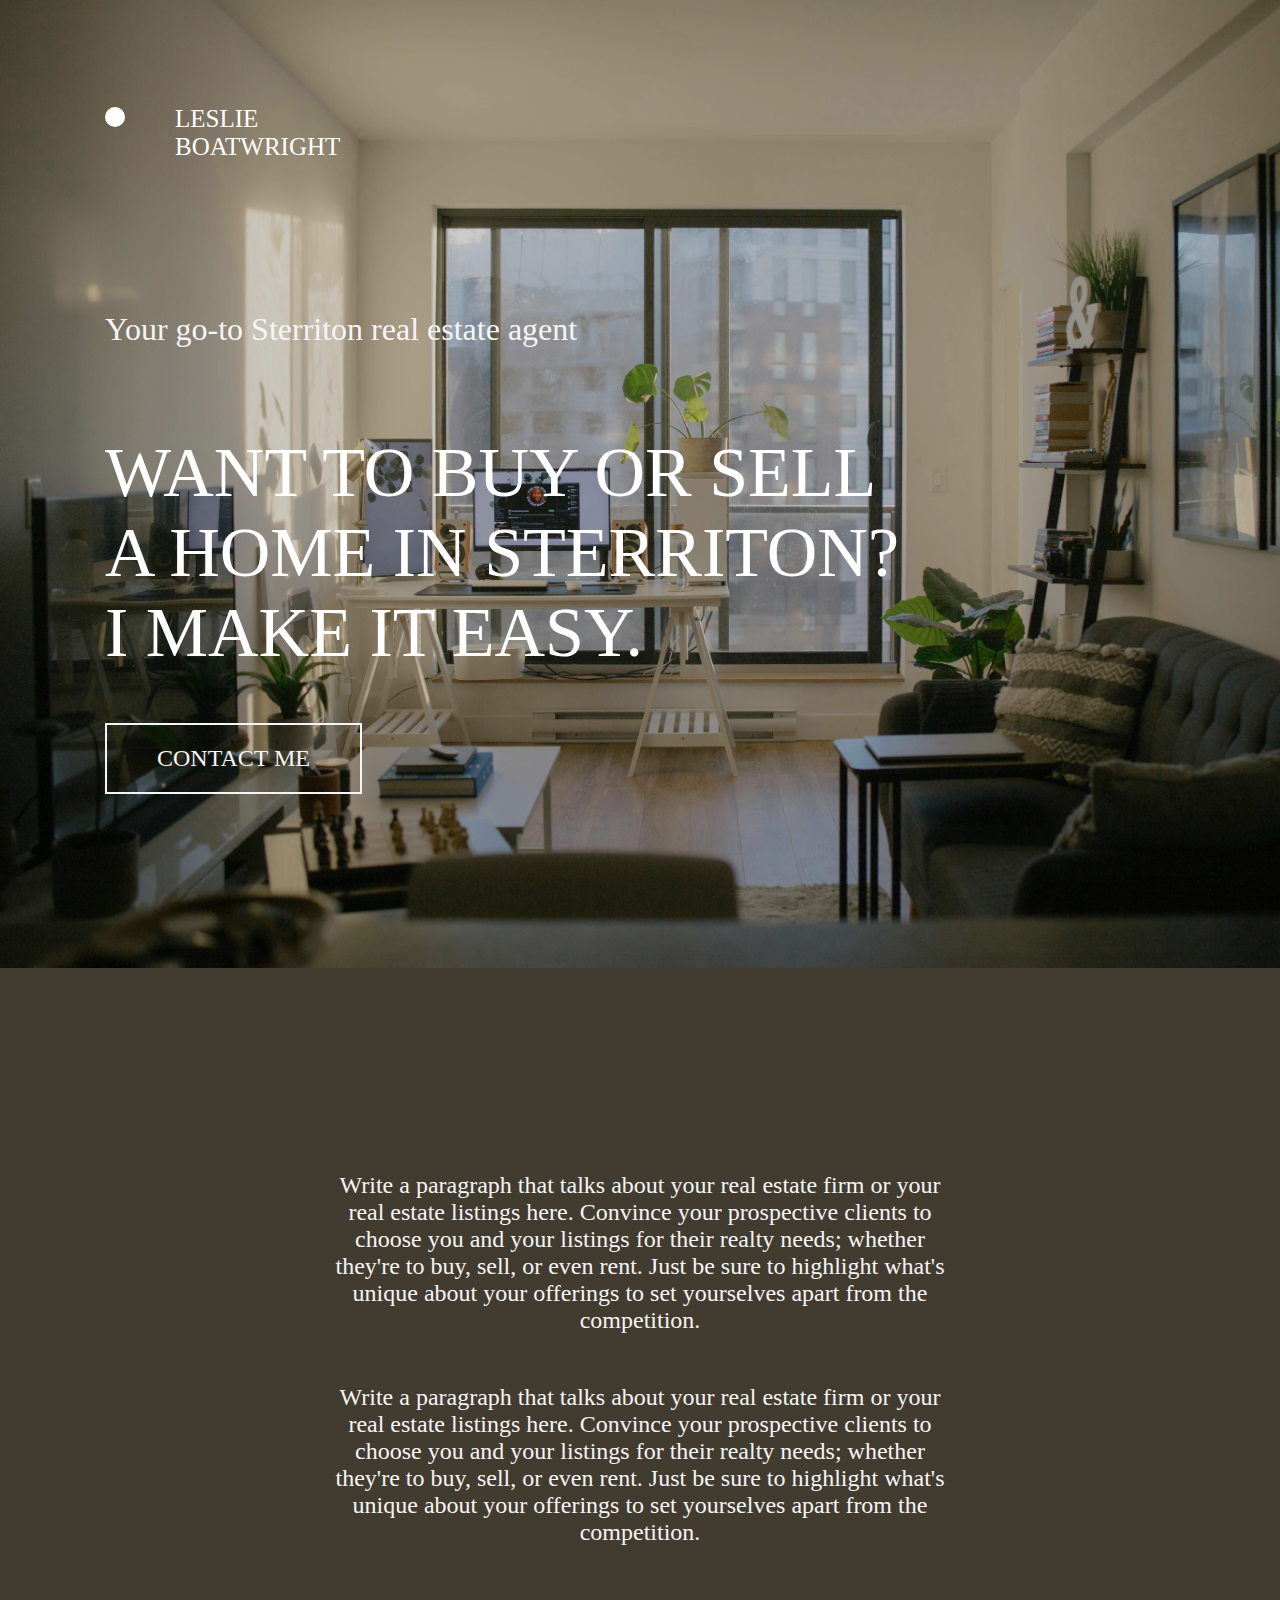
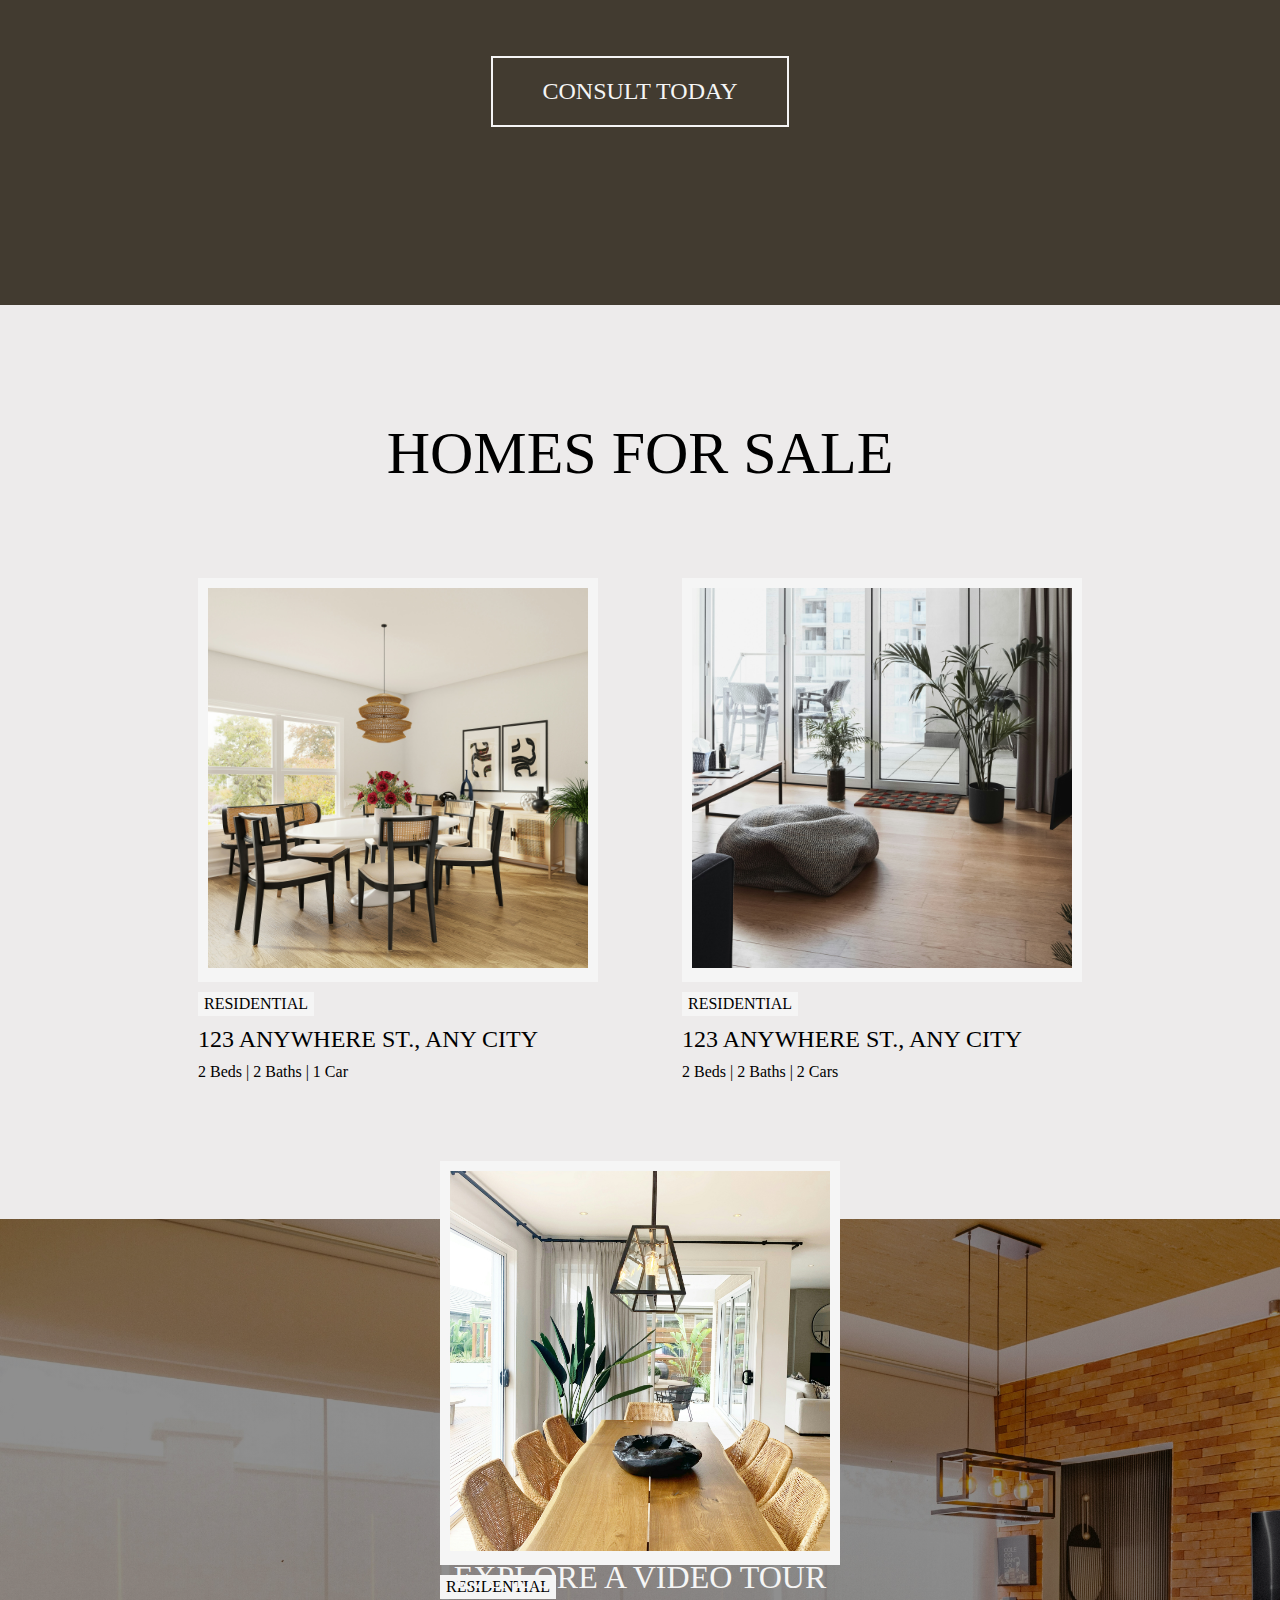
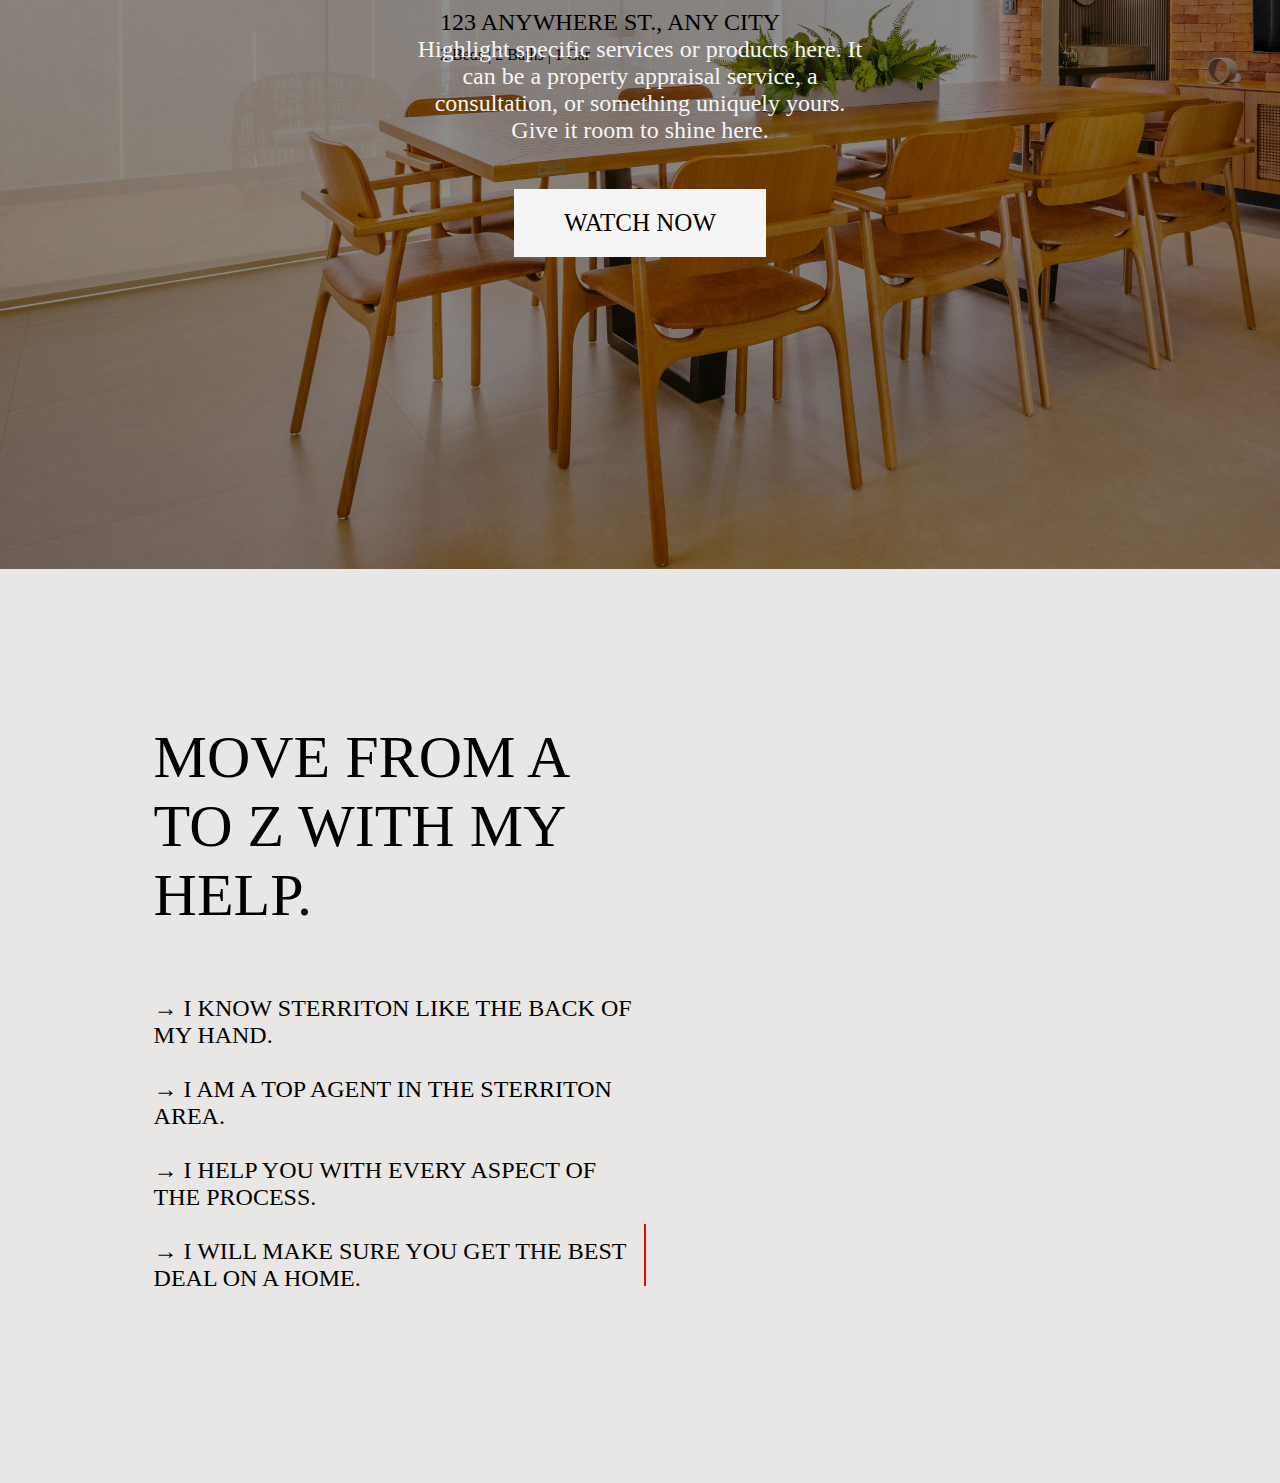
==== 2-dars.07.02.2024/index.html @ d63c70a5 "not ready task2 and some answers added" ====
<!DOCTYPE html>
<html lang="en">

<head>
    <meta charset="UTF-8">
    <meta name="viewport" content="width=device-width, initial-scale=1.0">
    <title>Document</title>
    <link rel="stylesheet" href="style.css">
    <link rel="stylesheet" href="https://use.fontawesome.com/releases/v5.7.0/css/all.css"
        integrity="sha384-lZN37f5QGtY3VHgisS14W3ExzMWZxybE1SJSEsQp9S+oqd12jhcu+A56Ebc1zFSJ" crossorigin="anonymous">
</head>

<body>
    <div class="section1">
        <div class="container1">
            <div class="brend">
                <div class="logo">
                    <i class="fa fa-home" aria-hidden="true"></i>
                </div>
                <div class="brendName">
                    LESLIE <br>
                    BOATWRIGHT
                </div>
            </div>
            <div class="meaning">
                Your go-to Sterriton real estate agent
            </div>
            <div class="direction">
                want to buy or sell <br>
                a home in sterriton? <br>
                i make it easy.
            </div>
            <a href="#" class="contact">
                contact me
            </a>
        </div>
    </div>

    <div class="section2">
        <div class="container2">
            <p>
                Write a paragraph that talks about your real estate firm or your real estate listings here. Convince
                your prospective clients to choose you and your listings for their realty needs; whether they're to buy,
                sell, or even rent. Just be sure to highlight what's unique about your offerings to set yourselves apart
                from the competition.
            </p><br>
            <p>
                Write a paragraph that talks about your real estate firm or your real estate listings here. Convince
                your prospective clients to choose you and your listings for their realty needs; whether they're to buy,
                sell, or even rent. Just be sure to highlight what's unique about your offerings to set yourselves apart
                from the competition.
            </p>
            <a href="#" class="consult">
                consult today
            </a>
        </div>
    </div>

    <div class="section3">
        <div class="container3">
            <div class="forSale">
                homes for sale
            </div>
            <div class="card">
                <div class="cardPhoto">
                    <img src="./assits/2.jpg" alt="Home 1">
                </div>
                <div class="information">
                    <div class="type">
                        residential
                    </div>
                    <div class="address">
                        123 anywhere st., any city
                    </div>
                    <div class="opportunity">
                        2 beds | 2 baths | 1 car
                    </div>
                </div>
            </div>
            <div class="card">
                <div class="cardPhoto">
                    <img src="./assits/3.jpg" alt="Home 2">
                </div>
                <div class="information">
                    <div class="type">
                        residential
                    </div>
                    <div class="address">
                        123 anywhere st., any city
                    </div>
                    <div class="opportunity">
                        2 beds | 2 baths | 2 cars
                    </div>
                </div>
            </div>
            <div class="card">
                <div class="cardPhoto">
                    <img src="./assits/4.jpg" alt="Home 3">
                </div>
                <div class="information">
                    <div class="type">
                        residential
                    </div>
                    <div class="address">
                        123 anywhere st., any city
                    </div>
                    <div class="opportunity">
                        2 beds | 2 baths | 1 car
                    </div>
                </div>
            </div>
        </div>
    </div>

    <div class="section4">
        <div class="container4">
            <div class="title">
                EXPLORE A VIDEO TOUR
            </div>
            <div class="describe">
                Highlight specific services or products here. It can be a property appraisal service, a consultation, or
                something uniquely yours. Give it room to shine here.
            </div>
            <a href="#" class="watch">
                watch now
            </a>
        </div>
    </div>

    <div class="section5">
        <div class="container5">
            <div class="booktext">
                <div class="move">
                    Move from A to Z with my help.
                </div>
                <ul class="offers" style="list-style-type: none;">
                    <li>&#8594; I KNOW STERRITON LIKE THE BACK OF MY HAND.</li>
                    <br>
                    <li>&#8594; I AM A TOP AGENT IN THE STERRITON AREA.</li>
                    <br>
                    <li>&#8594; I HELP YOU WITH EVERY ASPECT OF THE PROCESS.</li>
                    <br>
                    <li>&#8594; I WILL MAKE SURE YOU GET THE BEST DEAL ON A HOME.</li>
                  </ul>  
            </div>
            <div class="bookImg">
                
            </div>
            <!-- <img class="bookImg" src="./assits/6.jpg" alt="book"> -->
        </div>
    </div>
</body>

</html>
---- 2-dars.07.02.2024/style.css ----
* {
    margin: 0;
    padding: 0;
}

/* Section 1 */

.section1 {
    background-image: linear-gradient(rgba(0, 0, 0, 0.193), rgba(0, 0, 0, 0.193)), url("./assits/1.jpg");
    background-repeat: no-repeat;
    background-size: cover;
    height: 758px;
    padding: 105px;
}

.section1 .container1 {
    color: white;
    height: 100%;
}

.section1 .container1 .brend {
    font-size: 25px;
    position: relative;
}

.section1 .container1 .brend .logo {
    border-radius: 50%;
    background-color: white;
    font-size: 30px;
    color: rgba(0, 0, 0, 0.908);
    padding: 10px;
    display: inline-block;
    position: absolute;
    top: 2px;
}

.section1 .container1 .brend .brendName {
    display: inline-block;
    margin-left: 70px;
}

.section1 .container1 .meaning {
    font-size: xx-large;
    margin-top: 150px;
    color: whitesmoke;
}

.section1 .container1 .direction {
    text-transform: uppercase;
    font-size: 70px;
    margin-top: 85px;
}

.section1 .container1 .contact {
    text-transform: uppercase;
    border: solid 2px whitesmoke;
    width: fit-content;
    padding-top: 20px;
    padding-bottom: 20px;
    padding-left: 50px;
    padding-right: 50px;
    font-size: x-large;
    margin-top: 50px;
    display: block;
    color: whitesmoke;
    text-decoration: none;
}

.section1 .container1 .contact:hover {
    background-color: rgba(100, 122, 140, 0.439);
}


/* Section 2 */

.section2 {
    background-color: rgb(66, 59, 48);
    height: 758px;
    color: whitesmoke;
    padding-top: 14%;
}

.section2 .container2 {
    text-align: center;
    width: 100%;
}

.section2 .container2 p {
    width: 48%;
    display: inline-block;
    font-size: x-large;
    margin: 25px;
}

.section2 .container2 .consult {
    text-transform: uppercase;
    border: solid 2px whitesmoke;
    width: fit-content;
    padding-top: 20px;
    padding-bottom: 20px;
    padding-left: 50px;
    padding-right: 50px;
    font-size: x-large;
    display: block;
    color: whitesmoke;
    text-decoration: none;
    margin: auto;
    margin-top: 85px;
}

.section2 .container2 .consult:hover {
    background-color: rgba(159, 136, 108, 0.439);
}


/* Section 3 */

.section3 {
    background-color: rgb(237, 235, 235);
    height: 850px;
    padding-top: 5%;
}

.section3 .container3 {
    text-align: center;
    width: 100%;
}

.section3 .container3 .forSale {
    font-size: 60px;
    text-transform: uppercase;
    margin: 50px;
}

.section3 .container3 .card {
    width: 400px;
    display: inline-block;
    margin: 40px;
}

.section3 .container3 .card .cardPhoto {
    background-color: whitesmoke;
    padding: 10px;
}

.section3 .container3 .card .cardPhoto img {
    width: 100%;
}

.section3 .container3 .information {
    text-align: left;
}

.section3 .container3 .information .type {
    text-transform: uppercase;
    background-color: whitesmoke;
    padding: 3px 6px;
    width: fit-content;
    margin: 10px 0;
}

.section3 .container3 .information .address {
    text-transform: uppercase;
    margin: 10px 0;
    font-size: x-large;
}

.section3 .container3 .information .opportunity {
    text-transform: capitalize;
}


/* Section 4 */

.section4 {
    background-image: linear-gradient(rgba(0, 0, 0, 0.44), rgba(0, 0, 0, 0.44)), url("./assits/5.jpg");
    background-repeat: no-repeat;
    background-size: cover;
    height: 650px;
    color: whitesmoke;
    padding-top: 300px;
}

.section4 .container4 {
    width: 100%;
    text-align: center;
}

.section4 .container4 .title {
    text-transform: uppercase;
    font-size: xx-large;
    margin: 40px 0;
}

.section4 .container4 .describe {
    font-size: x-large;
    width: 35%;
    margin: auto;
}

.section4 .container4 .watch {
    text-transform: uppercase;
    background-color: whitesmoke;
    width: fit-content;
    padding: 20px 50px 20px 50px;
    font-size: 25px;
    display: block;
    color: black;
    text-decoration: none;
    margin: auto;
    margin-top: 45px;
}

.section4 .container4 .watch:hover {
    background-color: rgba(153, 153, 153, 0.439);
    border: solid 2px whitesmoke;
    color: whitesmoke;
}


/* Section 5 */

.section5 {
    background-color: rgb(233, 230, 230);
    height: 850px;
    padding-top: 5%;
}

.section5 .container5 {
    width: 100%;
    text-transform: uppercase;
    padding: 7% 12%;

}

.section5 .container5 .booktext {
    width: 38%;
    display: inline-block;
    height: 100%;
}

.section5 .container5 .booktext .move{
   font-size: 60px;
   margin-bottom: 65px;
}

.section5 .container5 .booktext .offers{
    font-size: x-large;
 }

 .section5 .container5 .bookImg{
    background-image: url("./assits/6.jpg");
    background-repeat: no-repeat;
    background-size: cover;
    height: 60px;   
    display: inline-block;
    /* margin-left: 50px; */
    border: 1px red solid;
}
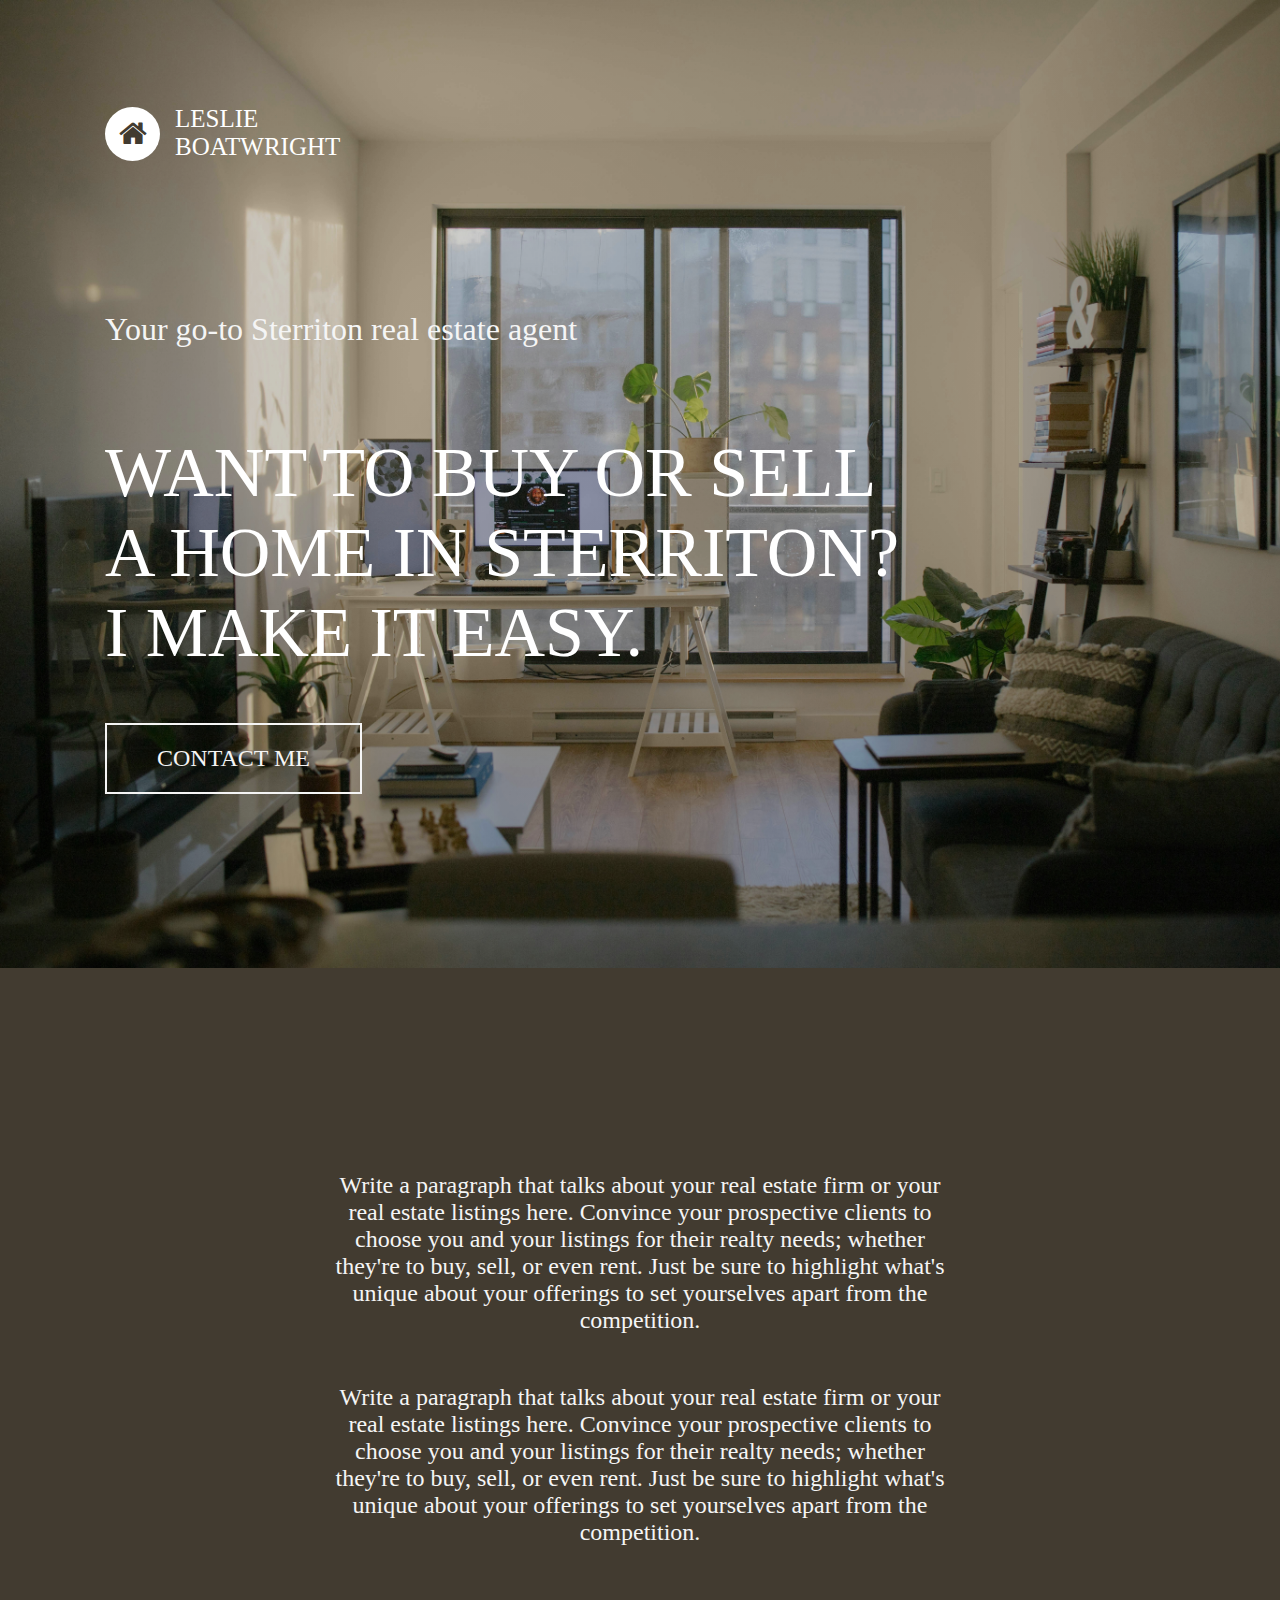
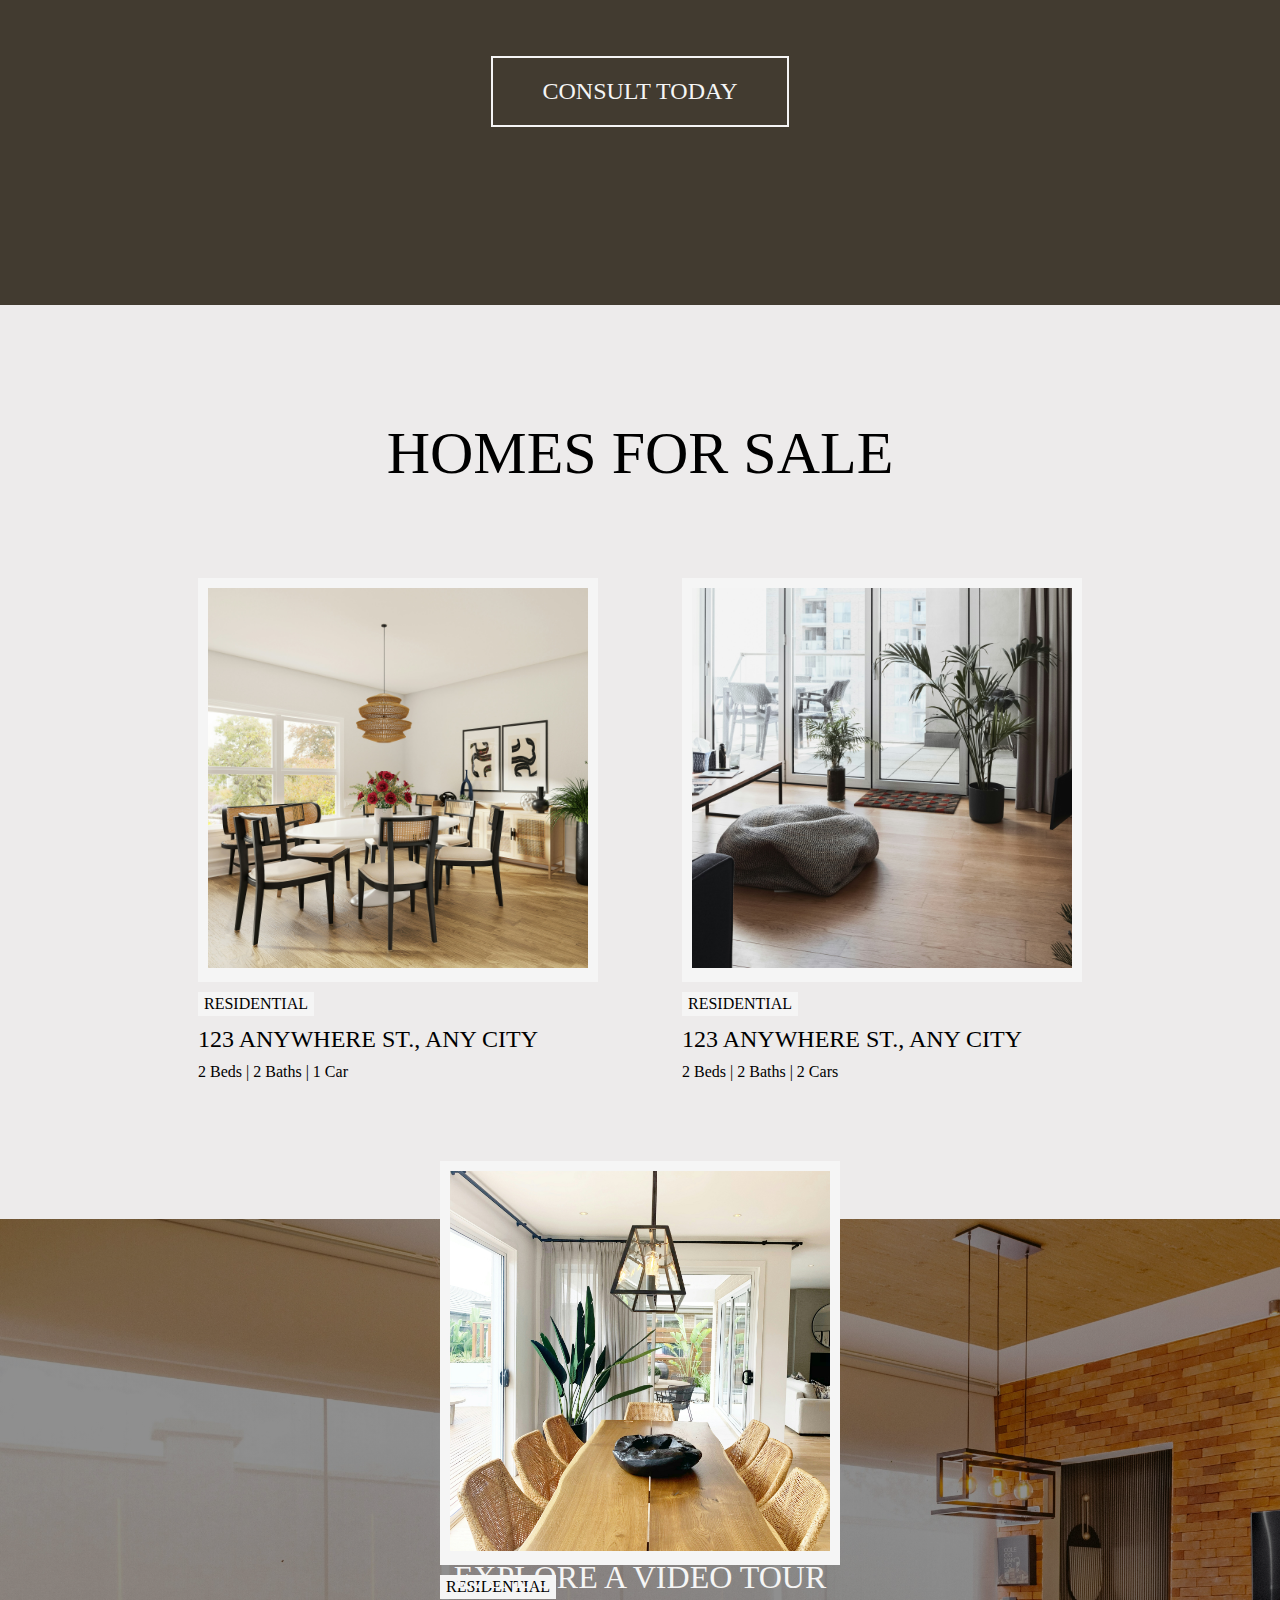
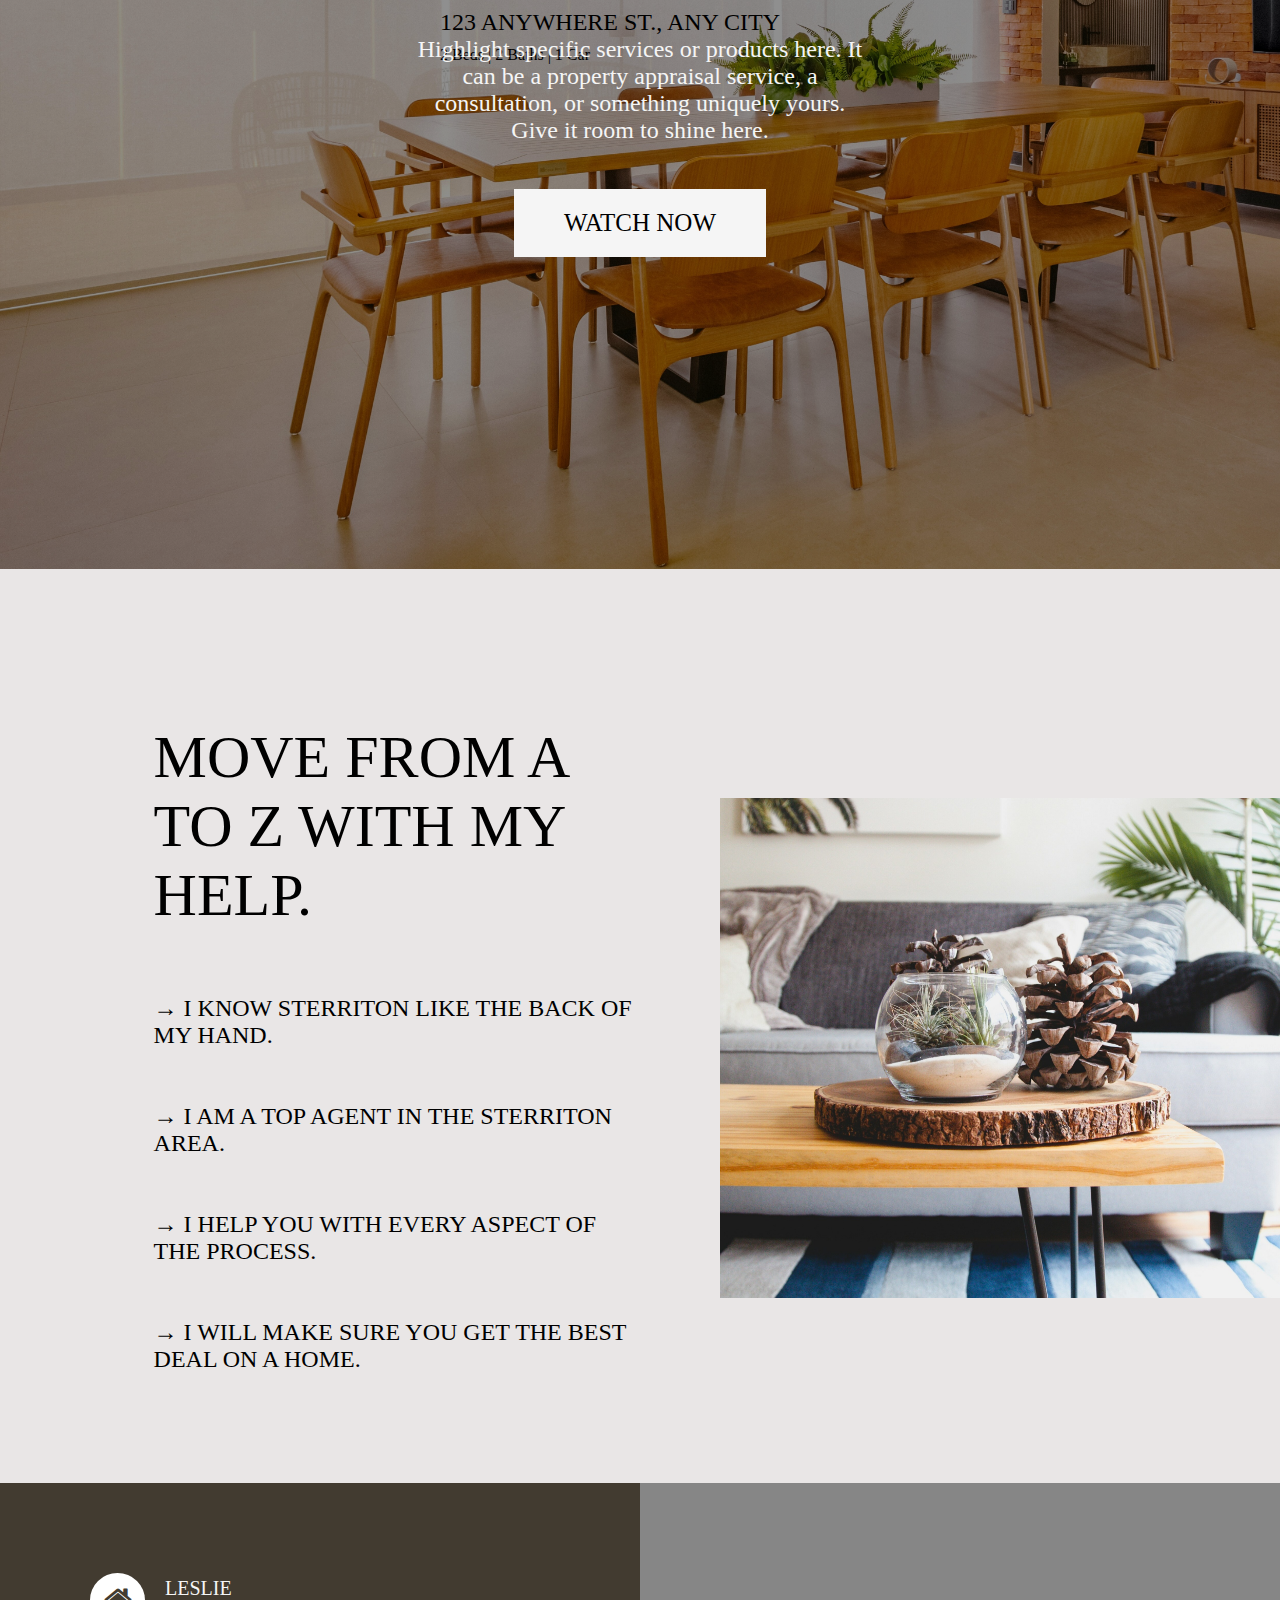
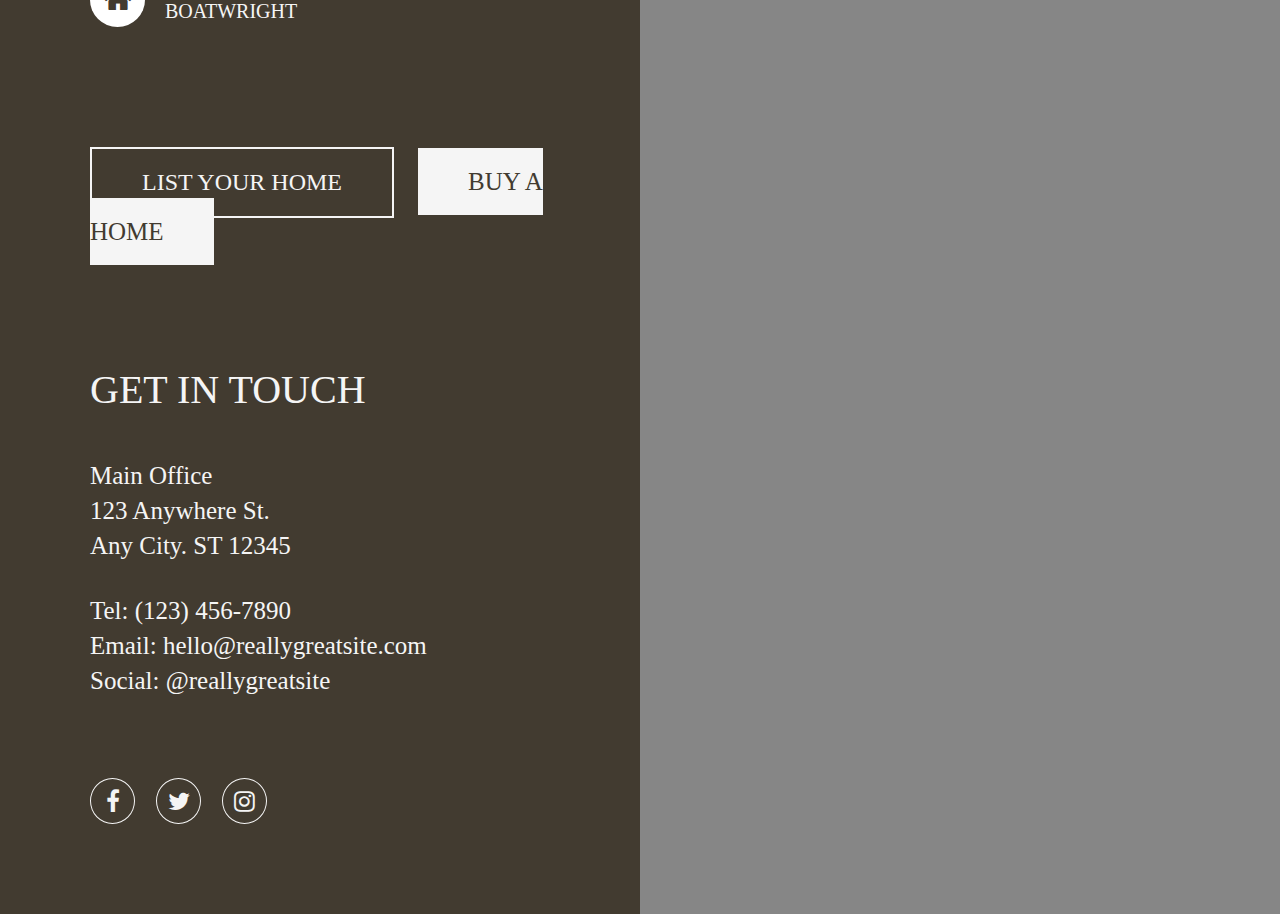
==== commit c2a60186: "ready task2 added" ====
--- a/2-dars.07.02.2024/index.html
+++ b/2-dars.07.02.2024/index.html
@@ -8,6 +8,7 @@
     <link rel="stylesheet" href="style.css">
     <link rel="stylesheet" href="https://use.fontawesome.com/releases/v5.7.0/css/all.css"
         integrity="sha384-lZN37f5QGtY3VHgisS14W3ExzMWZxybE1SJSEsQp9S+oqd12jhcu+A56Ebc1zFSJ" crossorigin="anonymous">
+        <link rel="stylesheet" href="https://cdnjs.cloudflare.com/ajax/libs/font-awesome/4.7.0/css/font-awesome.min.css">
 </head>
 
 <body>
@@ -135,18 +136,61 @@
                 </div>
                 <ul class="offers" style="list-style-type: none;">
                     <li>&#8594; I KNOW STERRITON LIKE THE BACK OF MY HAND.</li>
-                    <br>
+                    <br><br>
                     <li>&#8594; I AM A TOP AGENT IN THE STERRITON AREA.</li>
-                    <br>
+                    <br><br>
                     <li>&#8594; I HELP YOU WITH EVERY ASPECT OF THE PROCESS.</li>
-                    <br>
+                    <br><br>
                     <li>&#8594; I WILL MAKE SURE YOU GET THE BEST DEAL ON A HOME.</li>
-                  </ul>  
+                </ul>
             </div>
             <div class="bookImg">
-                
+
             </div>
-            <!-- <img class="bookImg" src="./assits/6.jpg" alt="book"> -->
+        </div>
+    </div>
+
+    <div class="section6">
+        <div class="container6">
+            <div class="left">
+                <div class="brend">
+                    <div class="logo">
+                        <i class="fa fa-home" aria-hidden="true"></i>
+                    </div>
+                    <div class="brendName">
+                        LESLIE <br>
+                        BOATWRIGHT
+                    </div>
+                </div>
+                <div class="buttons">
+                    <a href="#" class="listButton">
+                        list your home
+                    </a>
+                    <a href="#" class="buyButton">
+                        buy a home
+                    </a>
+                </div>
+                <div class="touch">
+                    get in touch
+                </div>
+                <p class="address">
+                    Main Office <br>
+                    123 Anywhere St. <br> 
+                    Any City. ST 12345
+                </p>
+                <p class="contacts">
+                    Tel: (123) 456-7890 <br>
+                    Email: hello@reallygreatsite.com <br> 
+                    Social: @reallygreatsite
+                </p>
+                <div class="icons">
+                    <i class="fa fa-facebook icon" aria-hidden="true"></i>
+                    <i class="fa fa-twitter icon" aria-hidden="true"></i>
+                    <i class="fa fa-instagram icon  "  aria-hidden="true"></i>
+                </div>
+            </div>
+            <div class="right">
+            </div>
         </div>
     </div>
 </body>
--- a/2-dars.07.02.2024/style.css
+++ b/2-dars.07.02.2024/style.css
@@ -27,10 +27,12 @@
     border-radius: 50%;
     background-color: white;
     font-size: 30px;
-    color: rgba(0, 0, 0, 0.908);
+    color: rgb(66, 59, 48);
     padding: 10px;
     display: inline-block;
     position: absolute;
+    text-align: center;
+    width: 35px;
     top: 2px;
 }
 
@@ -230,30 +232,170 @@
     width: 100%;
     text-transform: uppercase;
     padding: 7% 12%;
-
+    display: flex;
 }
 
 .section5 .container5 .booktext {
     width: 38%;
     display: inline-block;
     height: 100%;
-}
-
-.section5 .container5 .booktext .move{
-   font-size: 60px;
-   margin-bottom: 65px;
-}
-
-.section5 .container5 .booktext .offers{
-    font-size: x-large;
- }
-
- .section5 .container5 .bookImg{
+    align-self: center;
+}
+
+.section5 .container5 .booktext .move {
+    font-size: 60px;
+    margin-bottom: 65px;
+}
+
+.section5 .container5 .booktext .offers {
+    font-size: x-large;
+}
+
+.section5 .container5 .bookImg {
     background-image: url("./assits/6.jpg");
     background-repeat: no-repeat;
     background-size: cover;
-    height: 60px;   
-    display: inline-block;
-    /* margin-left: 50px; */
-    border: 1px red solid;
+    height: 500px;
+    width: 560px;
+    display: inline-block;
+    margin-left: 80px;
+    align-self: center;
+}
+
+
+
+/* Section 6 */
+
+.section6 {
+    height: 960px;
+    color: whitesmoke;
+}
+
+.section6 .container6 {
+    display: flex;
+    flex-wrap: wrap;
+    height: 100%;
+}
+
+.section6 .container6 .left {
+    box-sizing: border-box;
+    flex: 50%;
+    background-color: rgb(66, 59, 48);
+    padding: 90px;
+}
+
+.section6 .container6 .left .brend {
+    font-size: 20px;
+    display: flex;
+    flex-wrap: wrap;
+}
+
+.section6 .container6 .left .brend .logo {
+    border-radius: 50%;
+    background-color: white;
+    font-size: 30px;
+    color: rgb(66, 59, 48);
+    padding: 10px;
+    width: 35px;
+    display: inline-block;
+    text-align: center;
+}
+
+.section6 .container6 .left .brend .brendName {
+    display: inline-block;
+    margin-left: 20px;
+    align-self: center;
+}
+
+.section6 .container6 .left .buttons {
+    margin: 120px 0;
+}
+
+.section6 .container6 .left .buttons .listButton {
+    text-transform: uppercase;
+    border: solid 2px whitesmoke;
+    width: fit-content;
+    padding-top: 20px;
+    padding-bottom: 20px;
+    padding-left: 50px;
+    padding-right: 50px;
+    font-size: x-large;
+    margin-right: 20px;
+    display: inline-block;
+    color: whitesmoke;
+    text-decoration: none;
+}
+
+.section6 .container6 .left .buttons .listButton:hover {
+    background-color: rgba(159, 136, 108, 0.439);
+}
+
+.section6 .container6 .left .buttons .buyButton {
+    text-transform: uppercase;
+    background-color: whitesmoke;
+    width: fit-content;
+    padding: 20px 50px 20px 50px;
+    font-size: 25px;
+    display: inline block;
+    color: rgb(66, 59, 48);
+    text-decoration: none;
+}
+
+.section6 .container6 .left .buttons .buyButton:hover {
+    background-color: rgba(159, 136, 108, 0.439);
+    border: solid 2px whitesmoke;
+    color: whitesmoke;
+}
+
+.section6 .container6 .left .touch {
+    text-transform: uppercase;
+    font-size: 40px;
+}
+
+.section6 .container6 .left .address {
+    font-size: 25px;
+    margin-top: 45px;
+    line-height: 35px;
+}
+
+.section6 .container6 .left .contacts {
+    font-size: 25px;
+    margin-top: 30px;
+    line-height: 35px;
+}
+
+.section6 .container6 .left .icons {
+    color: whitesmoke;
+    margin-top: 80px;
+    font-size: x-large;
+}
+
+.section6 .container6 .left .icons .icon {
+    font-size: x-large;
+    border: 1px solid whitesmoke;
+    border-radius: 50%;
+    padding: 10px;
+    width: 23px;
+    text-align: center;
+    margin-right: 15px;
+}
+
+.section6 .container6 .left .icons .icon:hover {
+    background-color: rgba(159, 136, 108, 0.439);
+}
+
+.section6 .container6 .right {
+    box-sizing: border-box;
+    flex: 50%;
+    background-image: linear-gradient(rgba(0, 0, 0, 0.474),rgba(0, 0, 0, 0.474)),url("./assits/7.jpg");
+    background-repeat: no-repeat;
+    background-size: cover;
+}
+
+@media (max-width: 800px) {
+
+    .section6 .container6 .left,
+    .section6 .container6 .right {
+        flex: 100%;
+    }
 }